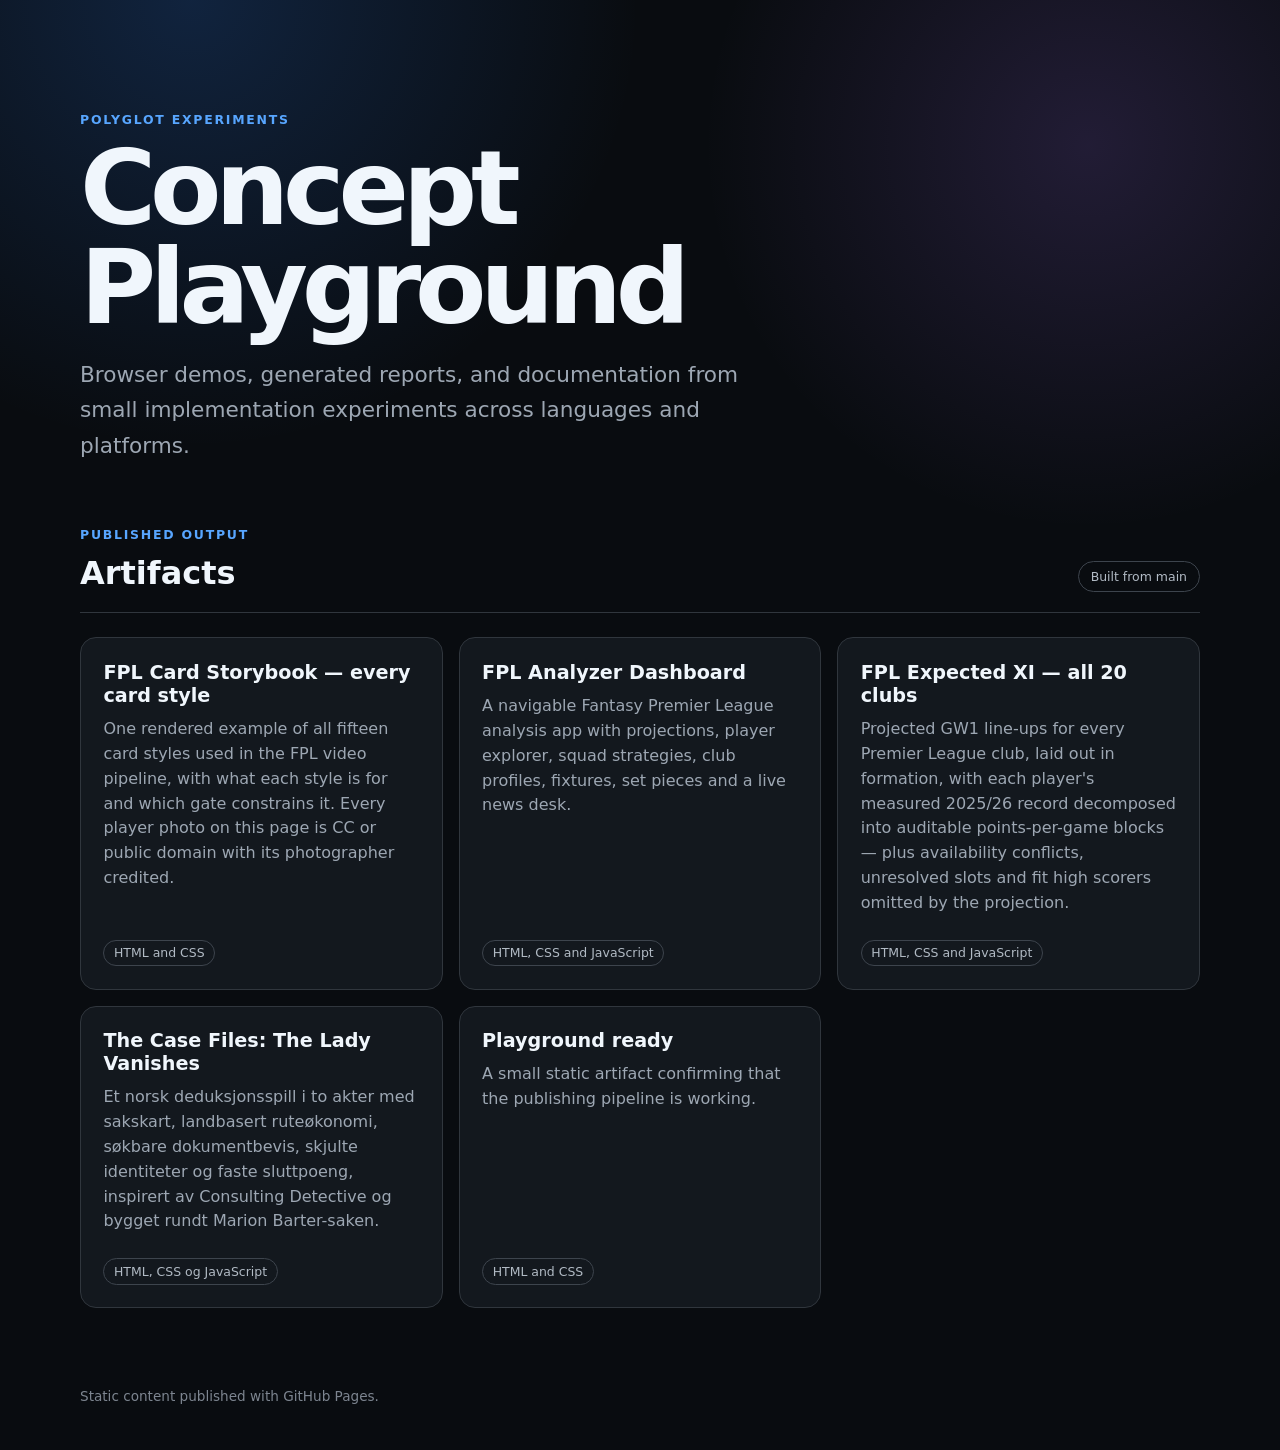
==== index.html @ a0c5e686 "Deploy cbbc18d31bc05d5f0e3d91d74e96a7932e6ce1c4" ====
<!doctype html>
<html lang="en">
  <head>
    <meta charset="utf-8">
    <meta name="viewport" content="width=device-width, initial-scale=1">
    <meta
      name="description"
      content="Public demos and reports from a private polyglot concept playground."
    >
    <title>Concept Playground</title>
    <link rel="icon" href="./favicon.svg" type="image/svg+xml">
    <link rel="stylesheet" href="./styles.css">
  </head>
  <body>
    <header class="hero">
      <div class="shell">
        <p class="eyebrow">Polyglot experiments</p>
        <h1>Concept Playground</h1>
        <p class="intro">
          Browser demos, generated reports, and documentation from small implementation
          experiments across languages and platforms.
        </p>
      </div>
    </header>

    <main class="shell">
      <section aria-labelledby="artifacts-heading">
        <div class="section-heading">
          <div>
            <p class="eyebrow">Published output</p>
            <h2 id="artifacts-heading">Artifacts</h2>
          </div>
          <span class="status">Built from main</span>
        </div>
        <div class="artifact-grid">
          
          <a class="artifact-card" href="./artifacts/fpl-card-storybook/">
            <h3>FPL Card Storybook — every card style</h3>
            <p>One rendered example of all fifteen card styles used in the FPL video pipeline, with what each style is for and which gate constrains it. Every player photo on this page is CC or public domain with its photographer credited.</p>
            <span class="language">HTML and CSS</span>
          </a>

          <a class="artifact-card" href="./artifacts/fpl-dashboard/">
            <h3>FPL Analyzer Dashboard</h3>
            <p>A navigable Fantasy Premier League analysis app with projections, player explorer, squad strategies, club profiles, fixtures, set pieces and a live news desk.</p>
            <span class="language">HTML, CSS and JavaScript</span>
          </a>

          <a class="artifact-card" href="./artifacts/fpl-expected-xi/">
            <h3>FPL Expected XI — all 20 clubs</h3>
            <p>Projected GW1 line-ups for every Premier League club, laid out in formation, with each player&#39;s measured 2025/26 record decomposed into auditable points-per-game blocks — plus availability conflicts, unresolved slots and fit high scorers omitted by the projection.</p>
            <span class="language">HTML, CSS and JavaScript</span>
          </a>

          <a class="artifact-card" href="./artifacts/the-lady-vanishes/">
            <h3>The Case Files: The Lady Vanishes</h3>
            <p>Et norsk deduksjonsspill i to akter med sakskart, landbasert ruteøkonomi, søkbare dokumentbevis, skjulte identiteter og faste sluttpoeng, inspirert av Consulting Detective og bygget rundt Marion Barter-saken.</p>
            <span class="language">HTML, CSS og JavaScript</span>
          </a>

          <a class="artifact-card" href="./artifacts/welcome/">
            <h3>Playground ready</h3>
            <p>A small static artifact confirming that the publishing pipeline is working.</p>
            <span class="language">HTML and CSS</span>
          </a>
        </div>
      </section>
    </main>

    <footer class="shell">
      <p>Static content published with GitHub Pages.</p>
    </footer>
  </body>
</html>
---- styles.css ----
:root {
  color-scheme: dark;
  font-family:
    Inter, ui-sans-serif, system-ui, -apple-system, BlinkMacSystemFont, "Segoe UI", sans-serif;
  background: #090c10;
  color: #f0f6fc;
  font-synthesis: none;
}

* {
  box-sizing: border-box;
}

body {
  min-width: 20rem;
  margin: 0;
  background:
    radial-gradient(circle at 15% 0%, rgb(47 129 247 / 20%), transparent 28rem),
    radial-gradient(circle at 85% 10%, rgb(163 113 247 / 16%), transparent 24rem),
    #090c10;
}

.shell {
  width: min(70rem, calc(100% - 2rem));
  margin-inline: auto;
}

.hero {
  padding: 7rem 0 4rem;
}

.eyebrow {
  margin: 0 0 0.75rem;
  color: #58a6ff;
  font-size: 0.78rem;
  font-weight: 700;
  letter-spacing: 0.14em;
  text-transform: uppercase;
}

h1,
h2,
h3,
p {
  margin-top: 0;
}

h1 {
  max-width: 12ch;
  margin-bottom: 1.25rem;
  font-size: clamp(3rem, 10vw, 6.5rem);
  letter-spacing: -0.06em;
  line-height: 0.95;
}

.intro {
  max-width: 44rem;
  margin-bottom: 0;
  color: #9da7b3;
  font-size: clamp(1.05rem, 3vw, 1.35rem);
  line-height: 1.65;
}

.section-heading {
  display: flex;
  align-items: end;
  justify-content: space-between;
  gap: 1rem;
  padding-bottom: 1.25rem;
  border-bottom: 1px solid #30363d;
}

h2 {
  margin-bottom: 0;
  font-size: 2rem;
}

.status,
.language {
  border: 1px solid #3d444d;
  border-radius: 999px;
  color: #b1bac4;
  font-size: 0.78rem;
  white-space: nowrap;
}

.status {
  padding: 0.45rem 0.75rem;
}

.artifact-grid {
  display: grid;
  grid-template-columns: repeat(auto-fit, minmax(min(100%, 18rem), 1fr));
  gap: 1rem;
  padding: 1.5rem 0 5rem;
}

.artifact-card {
  display: flex;
  min-height: 12rem;
  flex-direction: column;
  padding: 1.4rem;
  border: 1px solid #30363d;
  border-radius: 1rem;
  background: rgb(22 27 34 / 78%);
  color: inherit;
  text-decoration: none;
  transition:
    border-color 150ms ease,
    transform 150ms ease;
}

.artifact-card:hover,
.artifact-card:focus-visible {
  border-color: #58a6ff;
  outline: none;
  transform: translateY(-2px);
}

.artifact-card h3 {
  margin-bottom: 0.65rem;
  font-size: 1.2rem;
}

.artifact-card p {
  margin-bottom: 1.5rem;
  color: #9da7b3;
  line-height: 1.55;
}

.language {
  align-self: flex-start;
  margin-top: auto;
  padding: 0.3rem 0.6rem;
}

footer {
  padding-bottom: 2rem;
  color: #7d8590;
  font-size: 0.85rem;
}

@media (max-width: 36rem) {
  .hero {
    padding-top: 4.5rem;
  }

  .section-heading {
    align-items: start;
    flex-direction: column;
  }
}
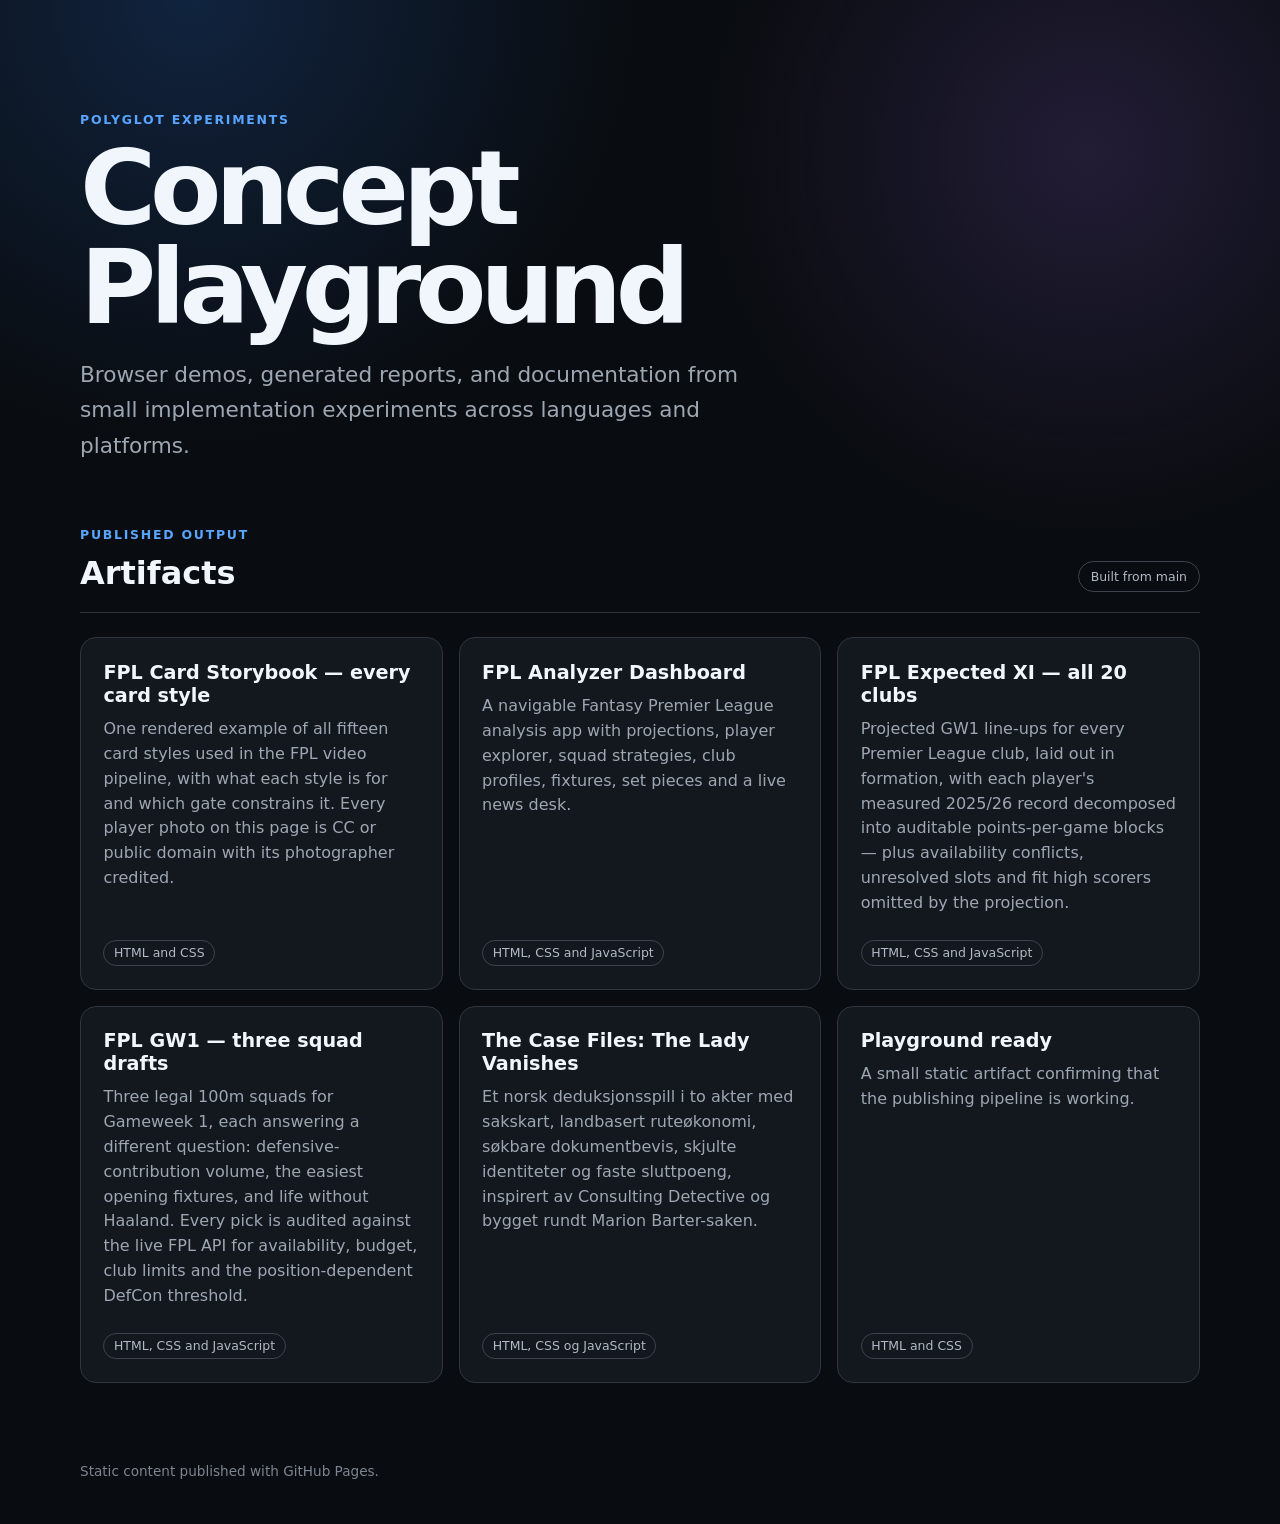
==== commit 102cca73: "Deploy 6e73889113030c7f2fc9682f882b98225c973f2c" ====
--- a/index.html
+++ b/index.html
@@ -52,6 +52,12 @@
             <span class="language">HTML, CSS and JavaScript</span>
           </a>
 
+          <a class="artifact-card" href="./artifacts/fpl-gw1-drafts/">
+            <h3>FPL GW1 — three squad drafts</h3>
+            <p>Three legal 100m squads for Gameweek 1, each answering a different question: defensive-contribution volume, the easiest opening fixtures, and life without Haaland. Every pick is audited against the live FPL API for availability, budget, club limits and the position-dependent DefCon threshold.</p>
+            <span class="language">HTML, CSS and JavaScript</span>
+          </a>
+
           <a class="artifact-card" href="./artifacts/the-lady-vanishes/">
             <h3>The Case Files: The Lady Vanishes</h3>
             <p>Et norsk deduksjonsspill i to akter med sakskart, landbasert ruteøkonomi, søkbare dokumentbevis, skjulte identiteter og faste sluttpoeng, inspirert av Consulting Detective og bygget rundt Marion Barter-saken.</p>
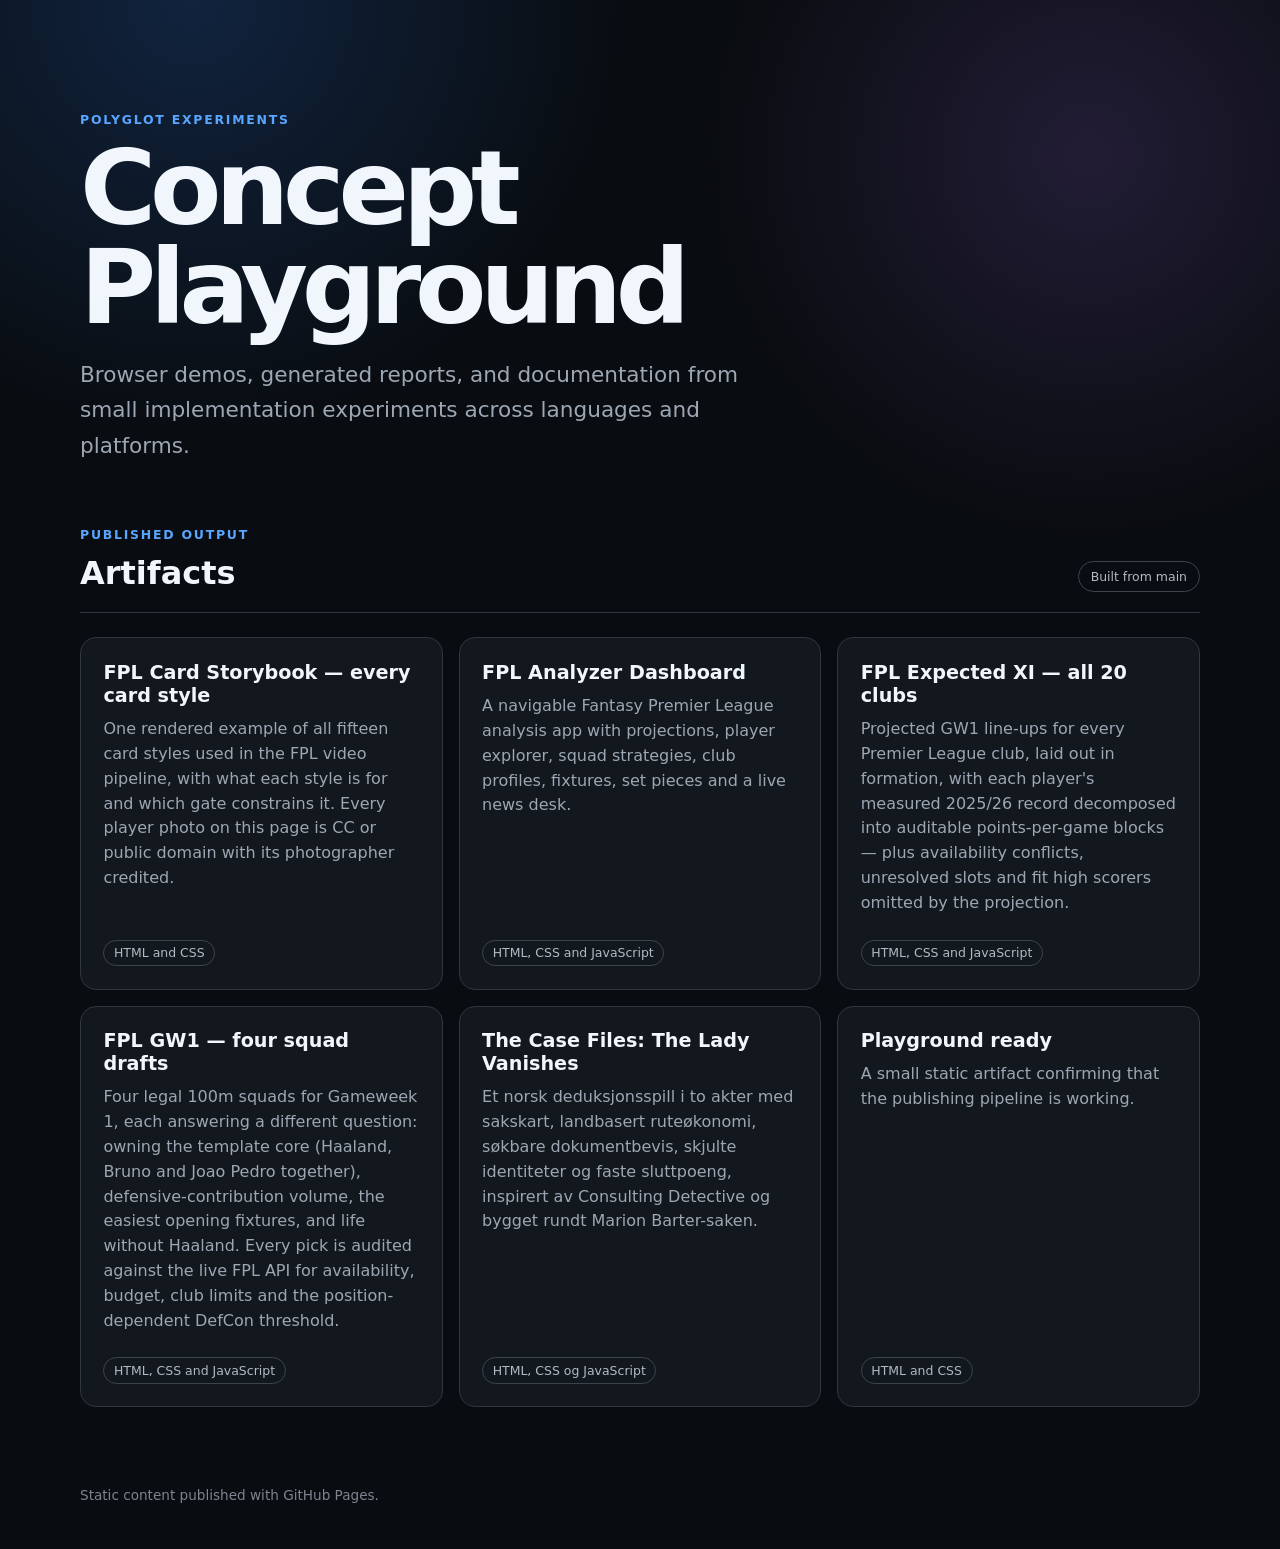
==== commit c500f9ee: "Deploy 9a36c206e254c697ad104cc48567ebbd35636a28" ====
--- a/index.html
+++ b/index.html
@@ -53,8 +53,8 @@
           </a>
 
           <a class="artifact-card" href="./artifacts/fpl-gw1-drafts/">
-            <h3>FPL GW1 — three squad drafts</h3>
-            <p>Three legal 100m squads for Gameweek 1, each answering a different question: defensive-contribution volume, the easiest opening fixtures, and life without Haaland. Every pick is audited against the live FPL API for availability, budget, club limits and the position-dependent DefCon threshold.</p>
+            <h3>FPL GW1 — four squad drafts</h3>
+            <p>Four legal 100m squads for Gameweek 1, each answering a different question: owning the template core (Haaland, Bruno and Joao Pedro together), defensive-contribution volume, the easiest opening fixtures, and life without Haaland. Every pick is audited against the live FPL API for availability, budget, club limits and the position-dependent DefCon threshold.</p>
             <span class="language">HTML, CSS and JavaScript</span>
           </a>
 
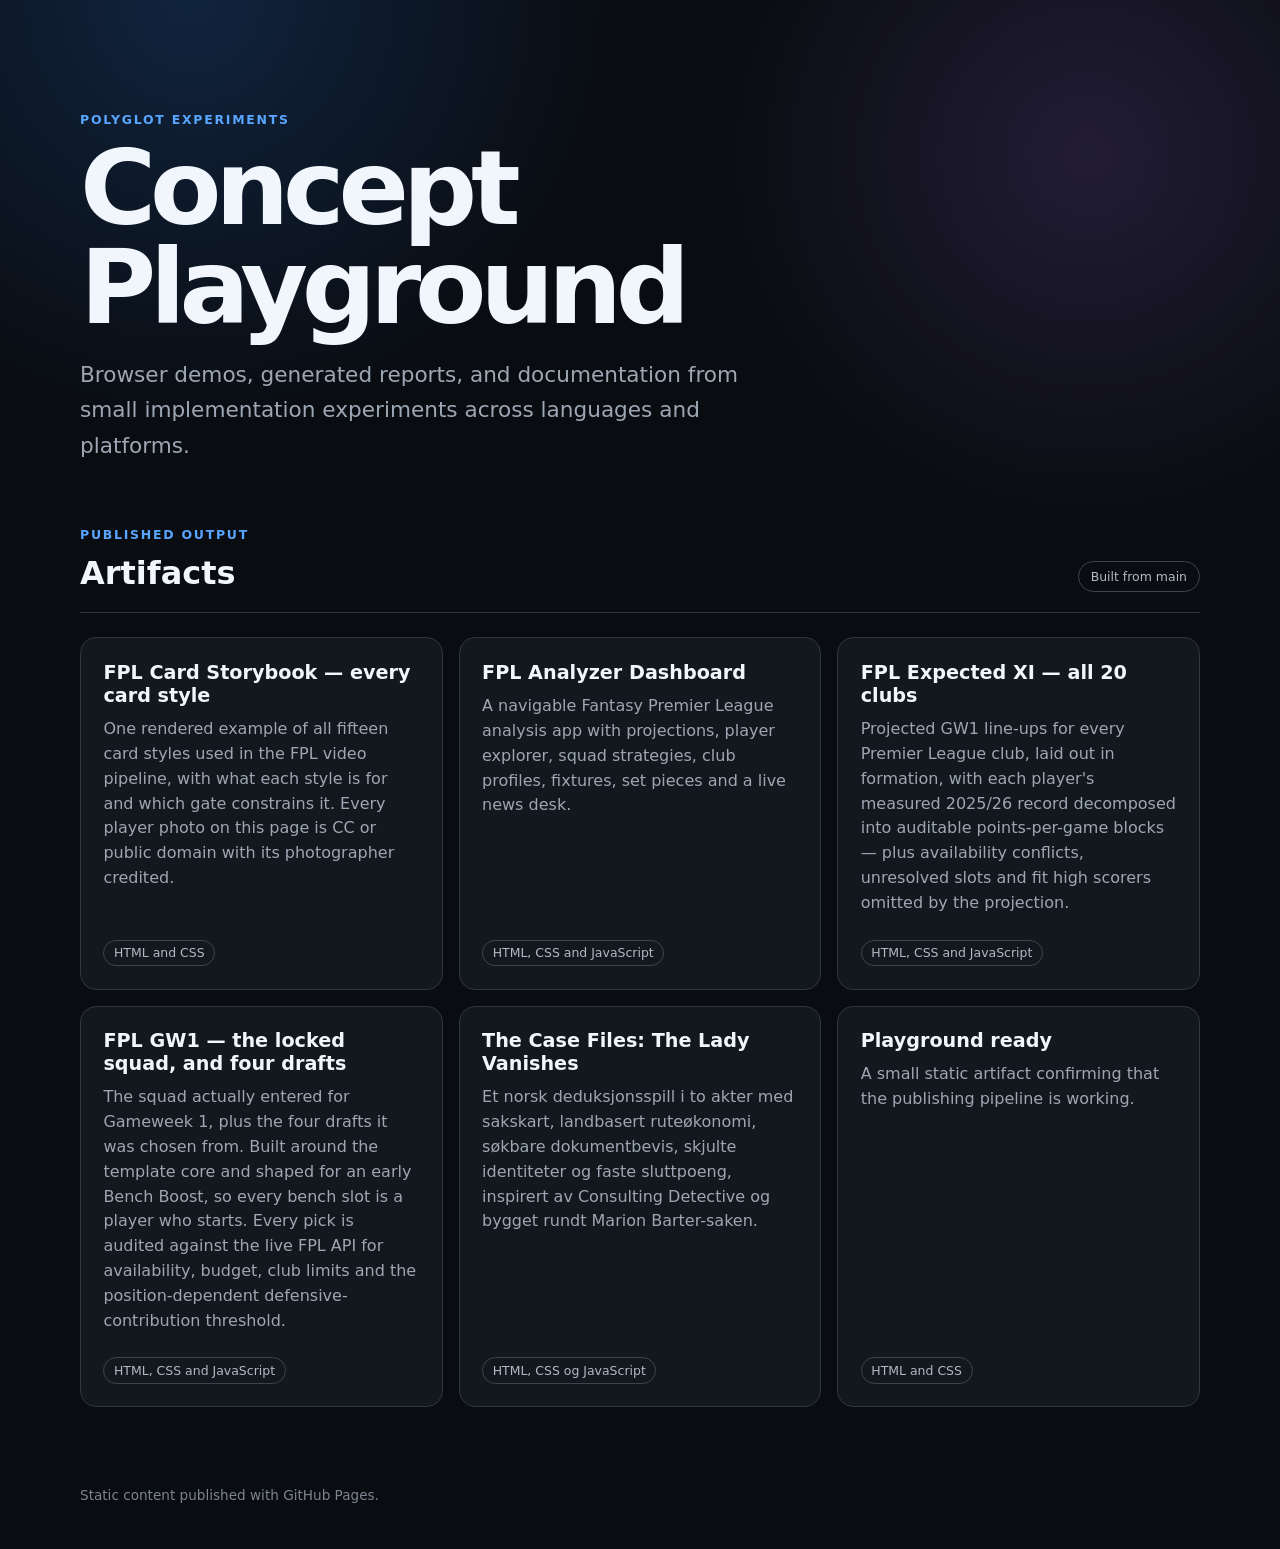
==== commit 9befd6ce: "Deploy fb7e3ed1aad0b8cb8d7795aae373da9b98d4395a" ====
--- a/index.html
+++ b/index.html
@@ -53,8 +53,8 @@
           </a>
 
           <a class="artifact-card" href="./artifacts/fpl-gw1-drafts/">
-            <h3>FPL GW1 — four squad drafts</h3>
-            <p>Four legal 100m squads for Gameweek 1, each answering a different question: owning the template core (Haaland, Bruno and Joao Pedro together), defensive-contribution volume, the easiest opening fixtures, and life without Haaland. Every pick is audited against the live FPL API for availability, budget, club limits and the position-dependent DefCon threshold.</p>
+            <h3>FPL GW1 — the locked squad, and four drafts</h3>
+            <p>The squad actually entered for Gameweek 1, plus the four drafts it was chosen from. Built around the template core and shaped for an early Bench Boost, so every bench slot is a player who starts. Every pick is audited against the live FPL API for availability, budget, club limits and the position-dependent defensive-contribution threshold.</p>
             <span class="language">HTML, CSS and JavaScript</span>
           </a>
 
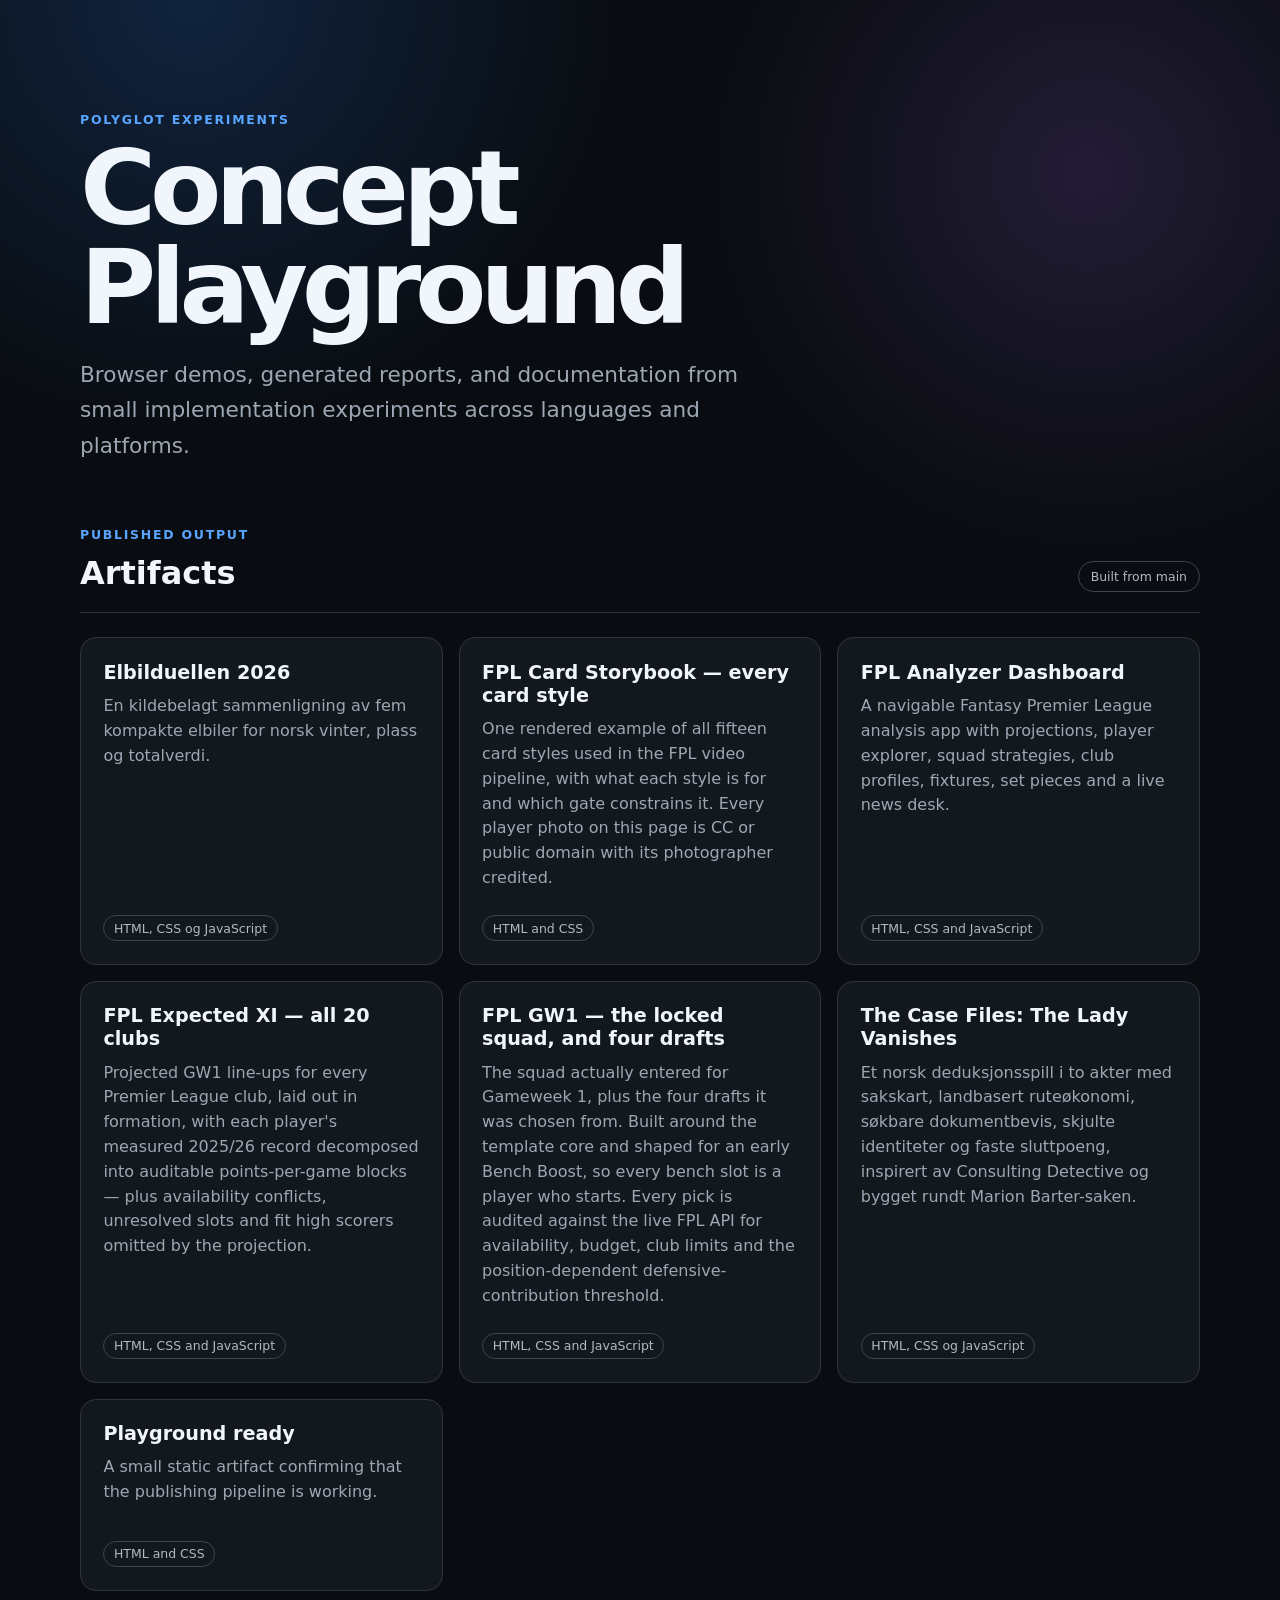
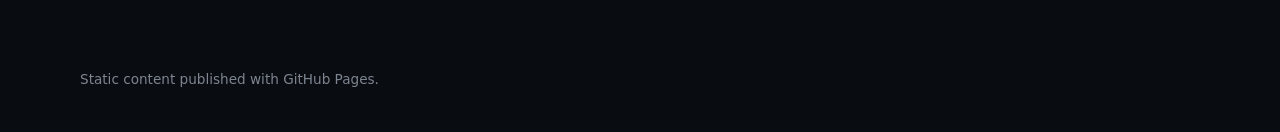
==== commit 494d4e3a: "Deploy d67c516006a4980d2ff8da8706f4561c1131d9cd" ====
--- a/index.html
+++ b/index.html
@@ -34,6 +34,12 @@
         </div>
         <div class="artifact-grid">
           
+          <a class="artifact-card" href="./artifacts/elbil-sammenligning-2026/">
+            <h3>Elbilduellen 2026</h3>
+            <p>En kildebelagt sammenligning av fem kompakte elbiler for norsk vinter, plass og totalverdi.</p>
+            <span class="language">HTML, CSS og JavaScript</span>
+          </a>
+
           <a class="artifact-card" href="./artifacts/fpl-card-storybook/">
             <h3>FPL Card Storybook — every card style</h3>
             <p>One rendered example of all fifteen card styles used in the FPL video pipeline, with what each style is for and which gate constrains it. Every player photo on this page is CC or public domain with its photographer credited.</p>
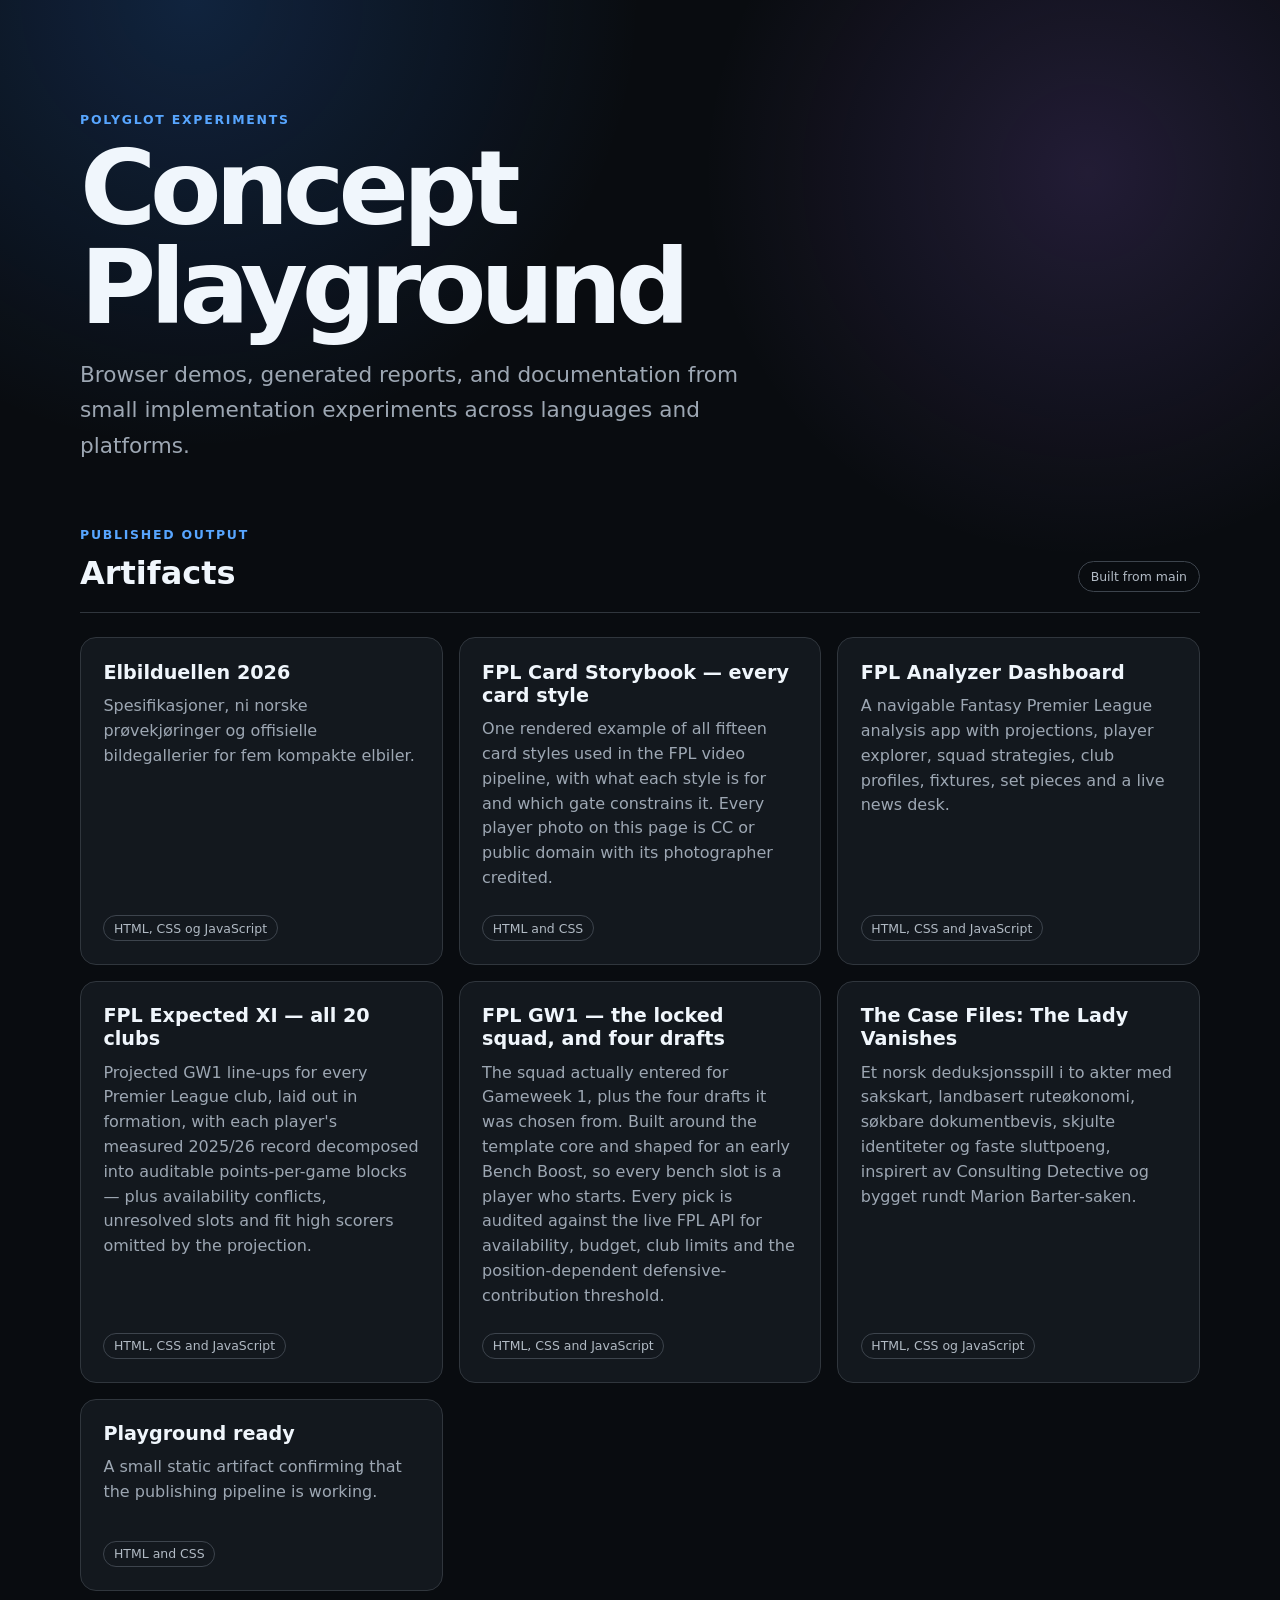
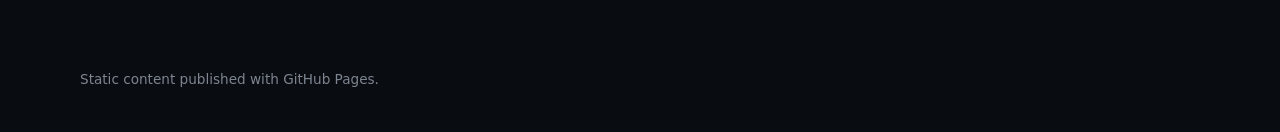
==== commit f9d67820: "Deploy 5afc93b158438483a112d6c13f80368825a9be26" ====
--- a/index.html
+++ b/index.html
@@ -36,7 +36,7 @@
           
           <a class="artifact-card" href="./artifacts/elbil-sammenligning-2026/">
             <h3>Elbilduellen 2026</h3>
-            <p>En kildebelagt sammenligning av fem kompakte elbiler for norsk vinter, plass og totalverdi.</p>
+            <p>Spesifikasjoner, ni norske prøvekjøringer og offisielle bildegallerier for fem kompakte elbiler.</p>
             <span class="language">HTML, CSS og JavaScript</span>
           </a>
 
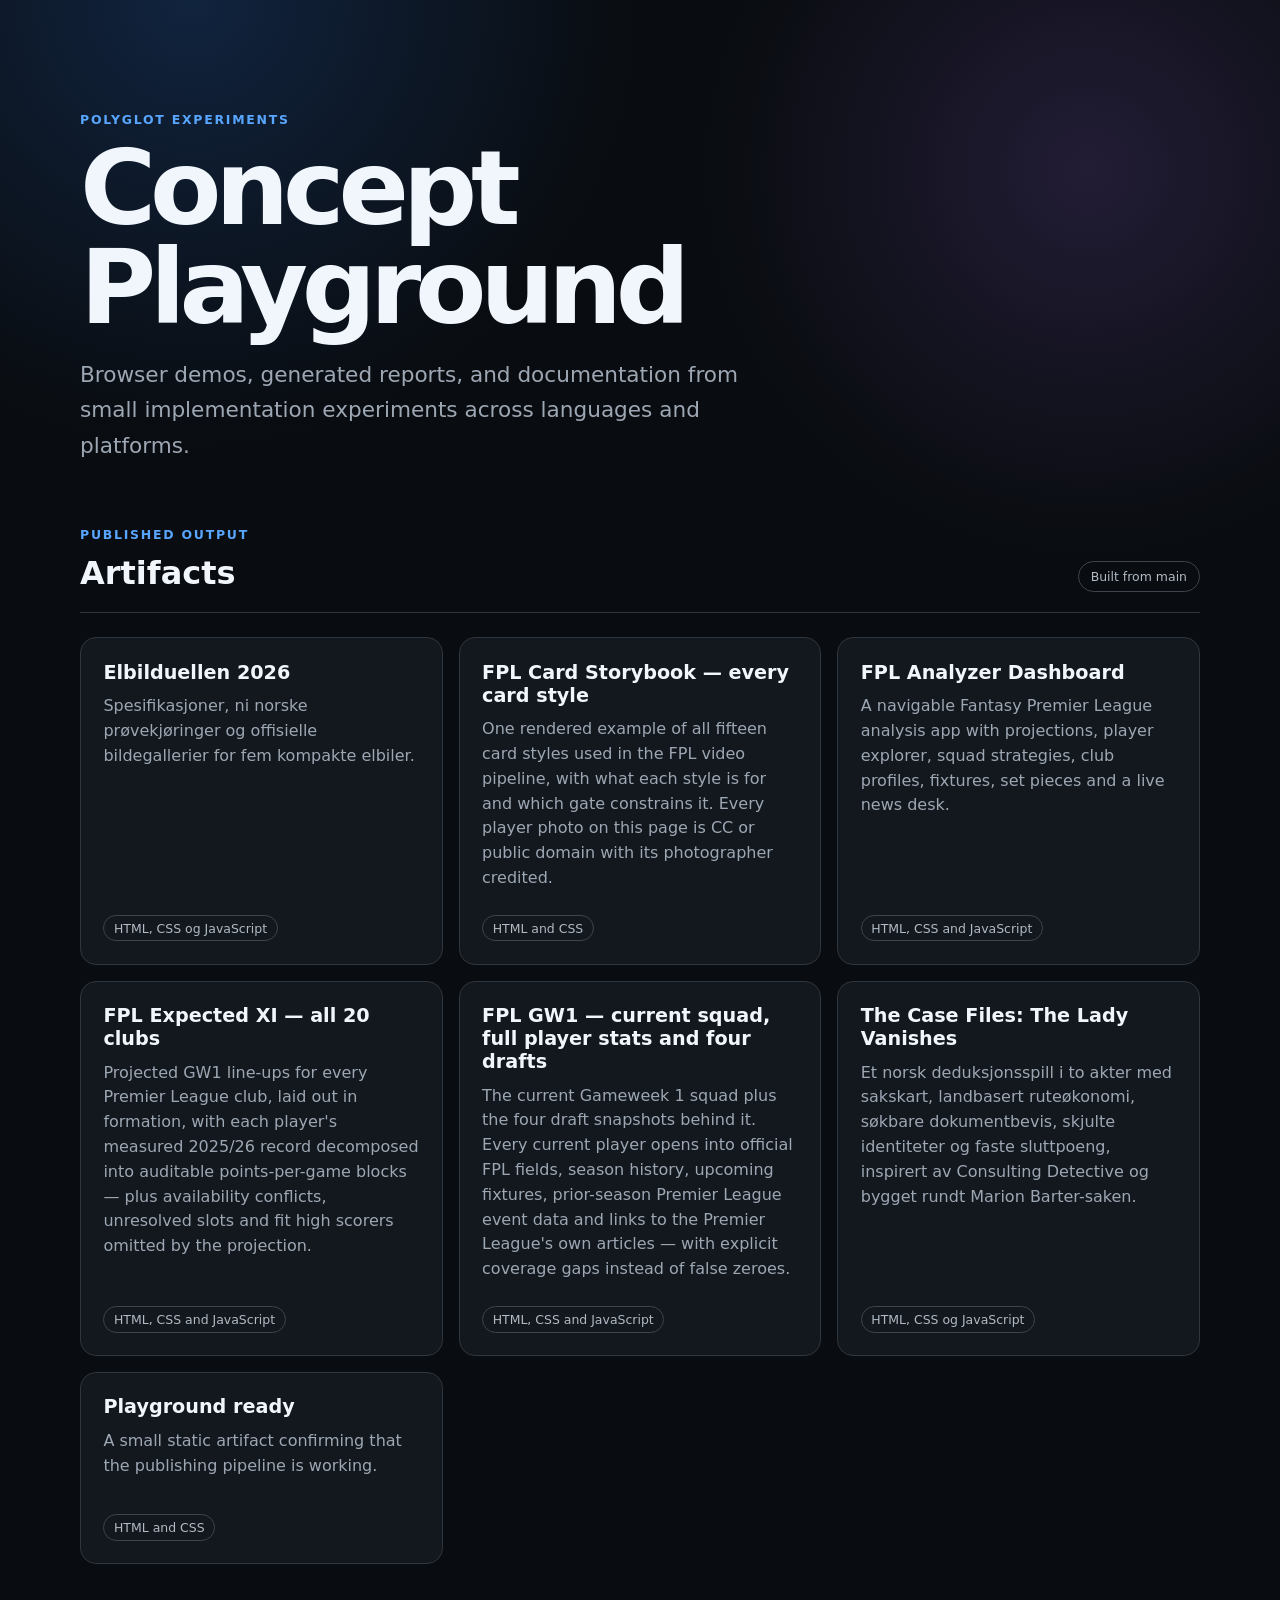
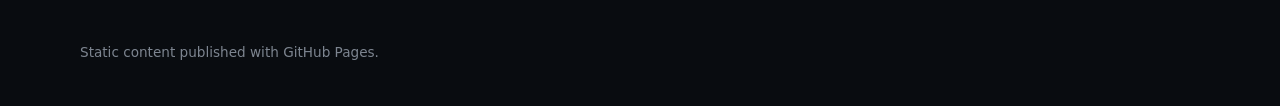
==== commit 03f26a5e: "Deploy f454d483b5f82c99e6fe887cbe5bcc36b2dbe065" ====
--- a/index.html
+++ b/index.html
@@ -59,8 +59,8 @@
           </a>
 
           <a class="artifact-card" href="./artifacts/fpl-gw1-drafts/">
-            <h3>FPL GW1 — the locked squad, and four drafts</h3>
-            <p>The squad actually entered for Gameweek 1, plus the four drafts it was chosen from. Built around the template core and shaped for an early Bench Boost, so every bench slot is a player who starts. Every pick is audited against the live FPL API for availability, budget, club limits and the position-dependent defensive-contribution threshold.</p>
+            <h3>FPL GW1 — current squad, full player stats and four drafts</h3>
+            <p>The current Gameweek 1 squad plus the four draft snapshots behind it. Every current player opens into official FPL fields, season history, upcoming fixtures, prior-season Premier League event data and links to the Premier League&#39;s own articles — with explicit coverage gaps instead of false zeroes.</p>
             <span class="language">HTML, CSS and JavaScript</span>
           </a>
 
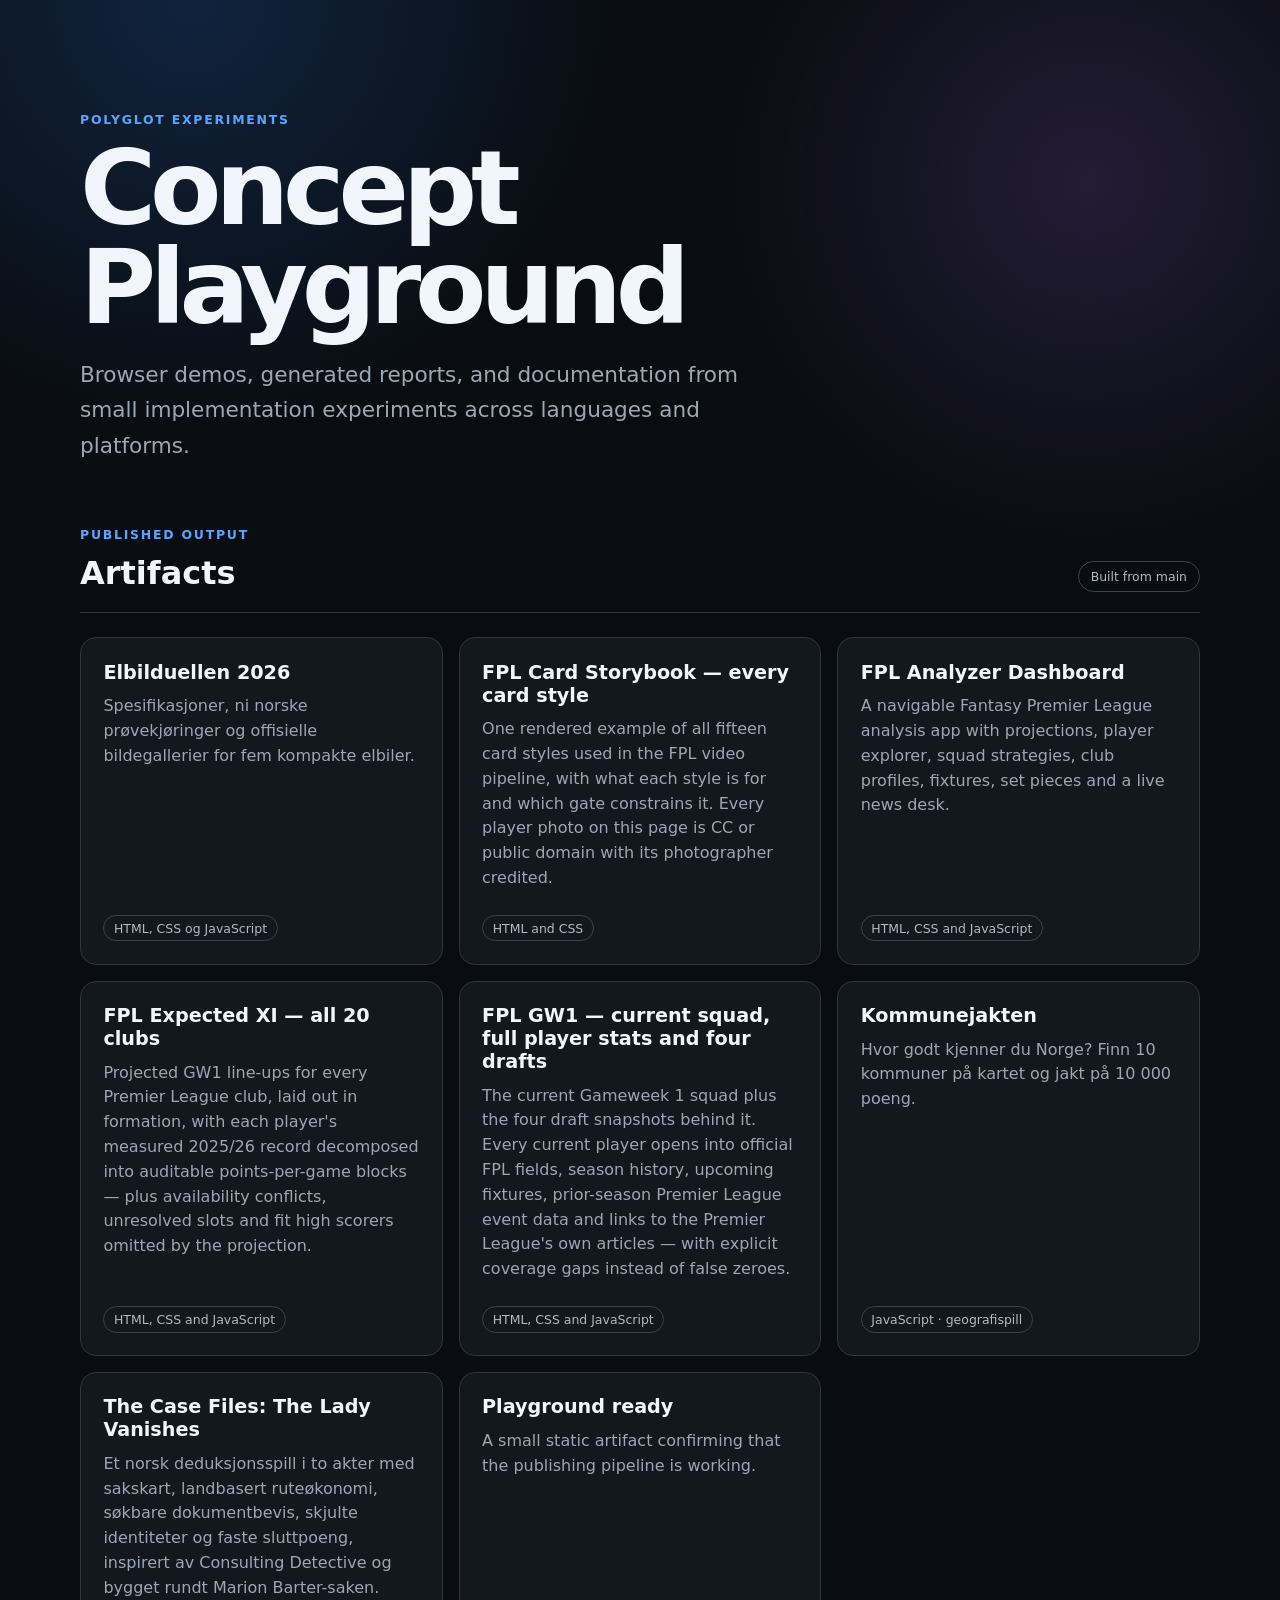
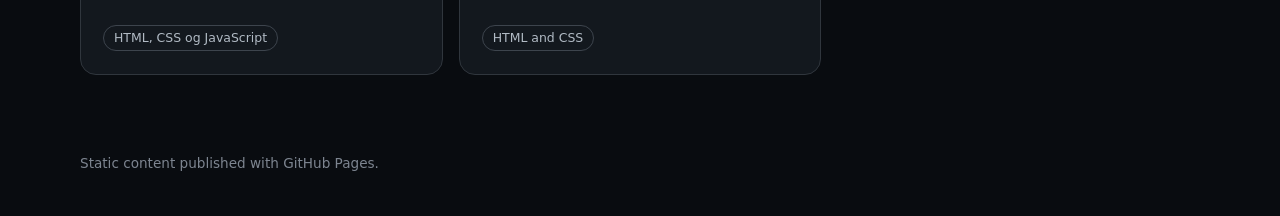
==== commit bd8fec71: "Deploy cded5acd0e6d03077c2ae28b0737bb78d1493769" ====
--- a/index.html
+++ b/index.html
@@ -64,6 +64,12 @@
             <span class="language">HTML, CSS and JavaScript</span>
           </a>
 
+          <a class="artifact-card" href="./artifacts/kommunejakten/">
+            <h3>Kommunejakten</h3>
+            <p>Hvor godt kjenner du Norge? Finn 10 kommuner på kartet og jakt på 10 000 poeng.</p>
+            <span class="language">JavaScript · geografispill</span>
+          </a>
+
           <a class="artifact-card" href="./artifacts/the-lady-vanishes/">
             <h3>The Case Files: The Lady Vanishes</h3>
             <p>Et norsk deduksjonsspill i to akter med sakskart, landbasert ruteøkonomi, søkbare dokumentbevis, skjulte identiteter og faste sluttpoeng, inspirert av Consulting Detective og bygget rundt Marion Barter-saken.</p>
